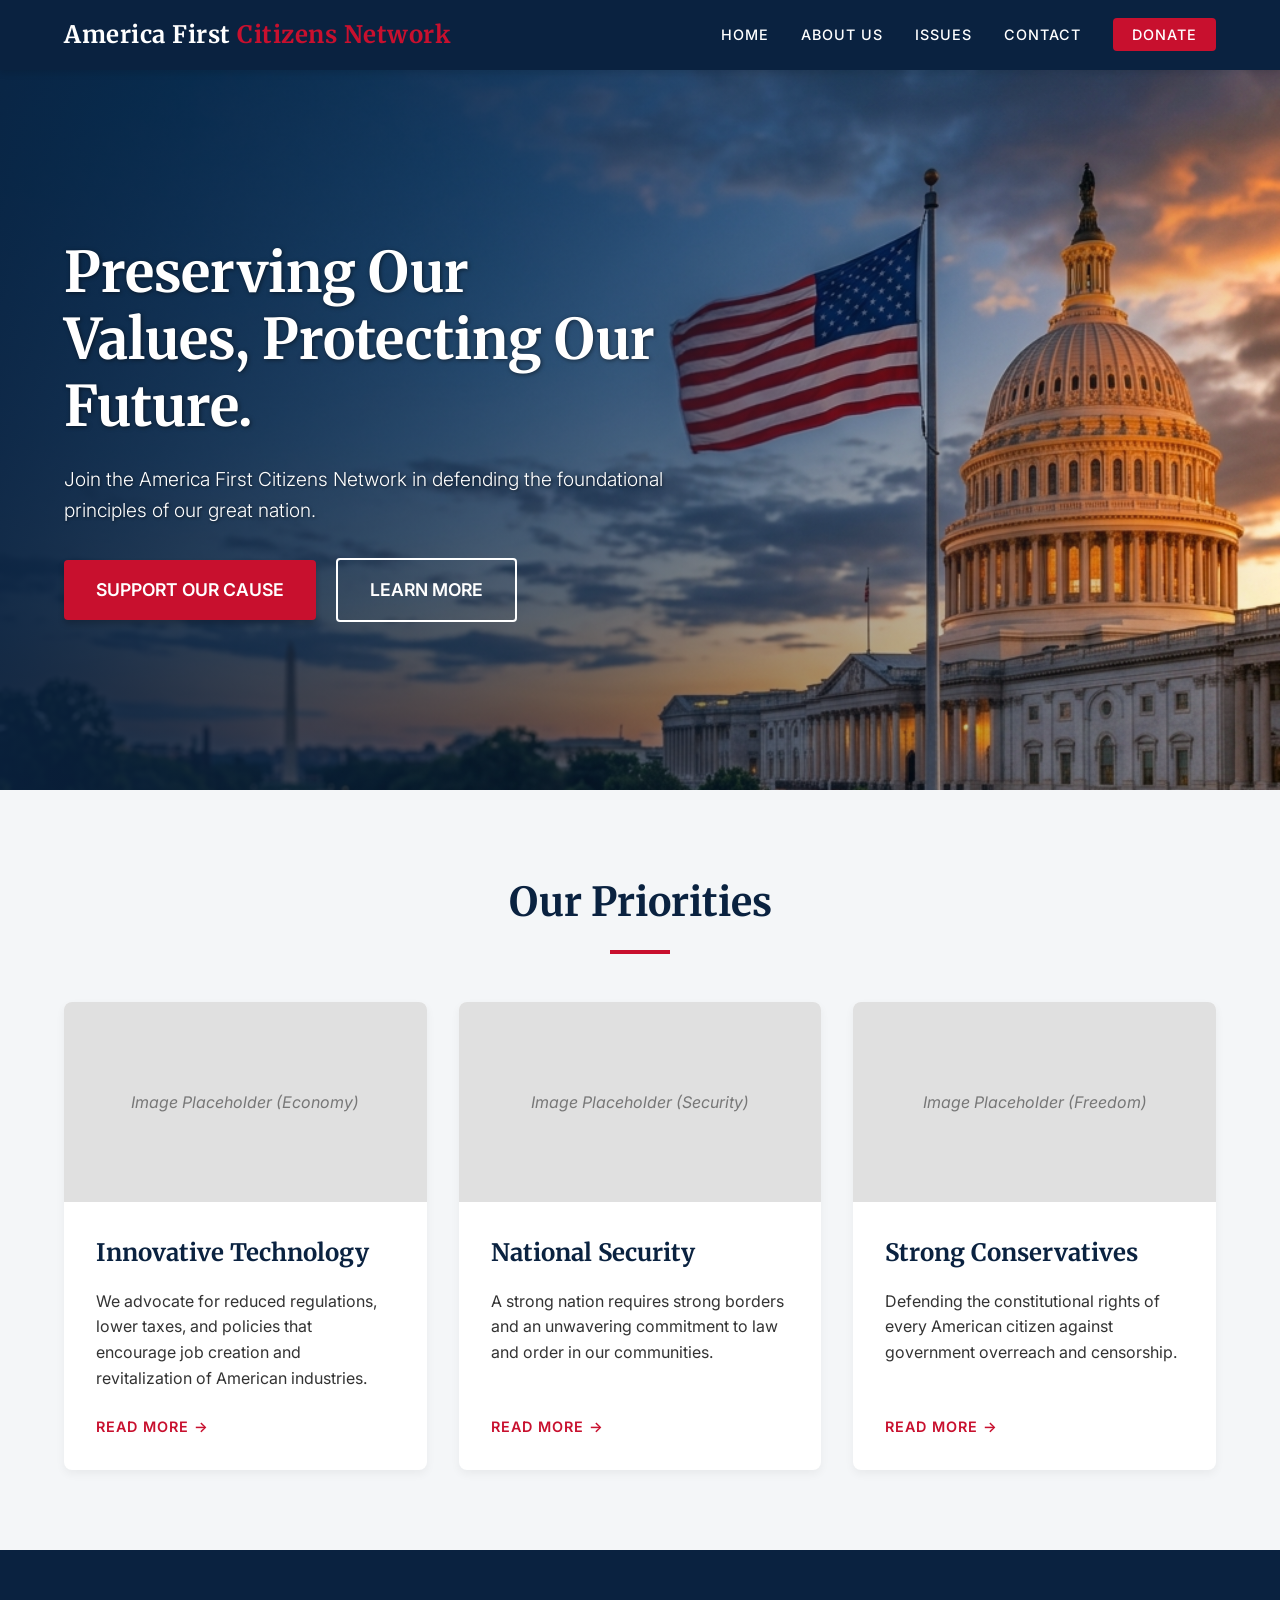
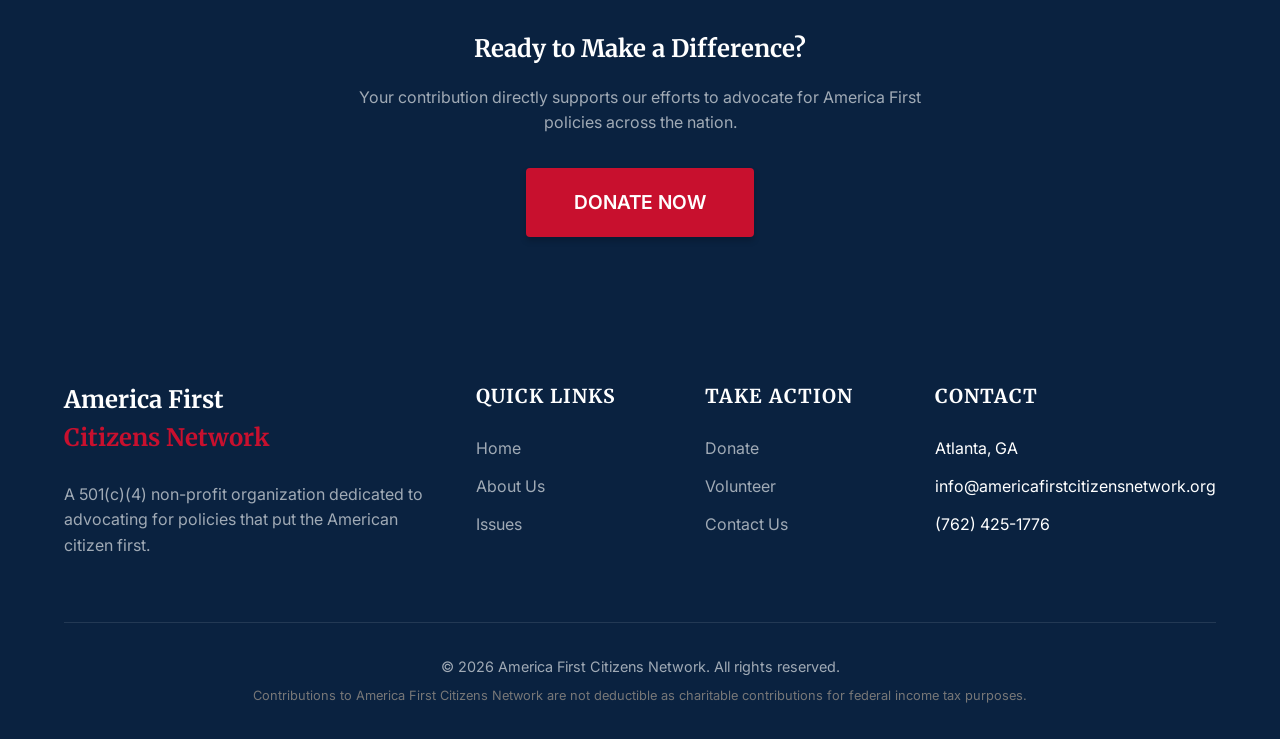
==== index.html @ 2aec0d01 "update contact info" ====
<!DOCTYPE html>
<html lang="en">
<head>
    <meta charset="UTF-8">
    <meta name="viewport" content="width=device-width, initial-scale=1.0">
    <meta name="description" content="America First Citizens Network - Defending our values, preserving our future.">
    <title>Home | America First Citizens Network</title>
    <!-- Google Fonts: Merriweather for Headings, Inter for Body -->
    <link rel="preconnect" href="https://fonts.googleapis.com">
    <link rel="preconnect" href="https://fonts.gstatic.com" crossorigin>
    <link href="https://fonts.googleapis.com/css2?family=Inter:wght@300;400;500;600;700&family=Merriweather:ital,wght@0,300;0,400;0,700;0,900;1,400&display=swap" rel="stylesheet">
    <!-- Main Stylesheet -->
    <link rel="stylesheet" href="styles.css">
</head>
<body>

    <!-- Navigation -->
    <nav class="navbar">
        <div class="nav-brand">
            <a href="index.html">America First <span class="red">Citizens Network</span></a>
        </div>
        <button class="mobile-menu-btn" aria-label="Toggle Navigation">&#9776;</button>
        <ul class="nav-links">
            <li><a href="index.html">Home</a></li>
            <li><a href="about.html">About Us</a></li>
            <li><a href="issues.html">Issues</a></li>
            <li><a href="contact.html">Contact</a></li>
            <li><a href="donate.html" class="donate-btn">Donate</a></li>
        </ul>
    </nav>

    <!-- Hero Section -->
    <header class="hero">
        <div class="hero-content">
            <h1>Preserving Our Values, Protecting Our Future.</h1>
            <p>Join the America First Citizens Network in defending the foundational principles of our great nation.</p>
            <div class="hero-actions">
                <a href="donate.html" class="btn-primary">Support Our Cause</a>
                <a href="issues.html" class="btn-secondary">Learn More</a>
            </div>
        </div>
    </header>

    <!-- Priority Section -->
    <section class="section">
        <h2 class="section-title">Our Priorities</h2>
        <div class="grid">
            <!-- Card 1 -->
            <div class="card">
                <div class="card-img-placeholder">Image Placeholder (Economy)</div>
                <div class="card-content">
                    <h3>Innovative Technology</h3>
                    <p>We advocate for reduced regulations, lower taxes, and policies that encourage job creation and revitalization of American industries.</p>
                    <a href="issues.html#technology" class="card-link">Read More</a>
                </div>
            </div>
            <!-- Card 2 -->
            <div class="card">
                <div class="card-img-placeholder">Image Placeholder (Security)</div>
                <div class="card-content">
                    <h3>National Security</h3>
                    <p>A strong nation requires strong borders and an unwavering commitment to law and order in our communities.</p>
                    <a href="issues.html#security" class="card-link">Read More</a>
                </div>
            </div>
            <!-- Card 3 -->
            <div class="card">
                <div class="card-img-placeholder">Image Placeholder (Freedom)</div>
                <div class="card-content">
                    <h3>Strong Conservatives</h3>
                    <p>Defending the constitutional rights of every American citizen against government overreach and censorship.</p>
                    <a href="issues.html#conservatives" class="card-link">Read More</a>
                </div>
            </div>
        </div>
    </section>

    <!-- Call to Action Section -->
    <section class="section section-dark" style="text-align: center;">
        <h2>Ready to Make a Difference?</h2>
        <p style="max-width: 600px; margin: 1rem auto 2rem; color: #a0aab5;">Your contribution directly supports our efforts to advocate for America First policies across the nation.</p>
        <a href="donate.html" class="btn-primary" style="font-size: 1.2rem; padding: 1.2rem 3rem;">Donate Now</a>
    </section>

    <!-- Footer -->
    <footer>
        <div class="footer-grid">
            <div class="footer-col" style="grid-column: span 1 / span 1;">
                <h4 style="font-family: var(--font-heading); text-transform: none; font-size: 1.5rem; letter-spacing: 0;">America First<br><span style="color: var(--af-red);">Citizens Network</span></h4>
                <p>A 501(c)(4) non-profit organization dedicated to advocating for policies that put the American citizen first.</p>
            </div>
            <div class="footer-col">
                <h4>Quick Links</h4>
                <ul class="footer-links">
                    <li><a href="index.html">Home</a></li>
                    <li><a href="about.html">About Us</a></li>
                    <li><a href="issues.html">Issues</a></li>
                </ul>
            </div>
            <div class="footer-col">
                <h4>Take Action</h4>
                <ul class="footer-links">
                    <li><a href="donate.html">Donate</a></li>
                    <li><a href="contact.html">Volunteer</a></li>
                    <li><a href="contact.html">Contact Us</a></li>
                </ul>
            </div>
            <div class="footer-col">
                <h4>Contact</h4>
                <ul class="footer-links">
                    <li>Atlanta, GA</li>
                    <li>info@americafirstcitizensnetwork.org</li>
                    <li>(762) 425-1776</li>
                </ul>
            </div>
        </div>
        <div class="footer-bottom">
            <p>&copy; 2026 America First Citizens Network. All rights reserved.</p>
            <p style="font-size: 0.8rem; margin-top: 0.5rem; color: #777;">Contributions to America First Citizens Network are not deductible as charitable contributions for federal income tax purposes.</p>
        </div>
    </footer>

    <!-- Scripts -->
    <script src="script.js"></script>
</body>
</html>
---- styles.css ----
:root {
  --af-navy: #0A2240;
  --af-red: #C8102E;
  --af-white: #FFFFFF;
  --af-light-gray: #f4f6f8;
  --af-dark-gray: #333333;
  --af-gold: #c39b32;
  --font-heading: 'Merriweather', serif;
  --font-body: 'Inter', sans-serif;
}

* {
  box-sizing: border-box;
  margin: 0;
  padding: 0;
}

body {
  font-family: var(--font-body);
  color: var(--af-dark-gray);
  background-color: var(--af-light-gray);
  line-height: 1.6;
}

h1,
h2,
h3,
h4,
h5,
h6 {
  font-family: var(--font-heading);
  color: var(--af-navy);
  margin-bottom: 1rem;
}

a {
  text-decoration: none;
  color: var(--af-navy);
  transition: color 0.2s ease-in-out;
}

a:hover {
  color: var(--af-red);
}

/* Navigation */
.navbar {
  background-color: var(--af-navy);
  padding: 1rem 5%;
  display: flex;
  justify-content: space-between;
  align-items: center;
  position: sticky;
  top: 0;
  z-index: 1000;
  box-shadow: 0 4px 6px rgba(0, 0, 0, 0.1);
}

.nav-brand a {
  color: var(--af-white);
  font-family: var(--font-heading);
  font-size: 1.5rem;
  font-weight: 700;
  letter-spacing: 0.5px;
}

.nav-brand span.red {
  color: var(--af-red);
}

.nav-links {
  display: flex;
  list-style: none;
  gap: 2rem;
}

.nav-links li a {
  color: var(--af-white);
  font-weight: 500;
  text-transform: uppercase;
  font-size: 0.9rem;
  letter-spacing: 1px;
}

.nav-links li a:hover {
  color: var(--af-red);
  text-decoration: underline;
  text-decoration-thickness: 2px;
  text-underline-offset: 4px;
}

.donate-btn {
  background-color: var(--af-red);
  color: var(--af-white) !important;
  padding: 0.5rem 1.2rem;
  border-radius: 4px;
  font-weight: 700;
  transition: background-color 0.2s;
}

.donate-btn:hover {
  background-color: #A00C22;
  text-decoration: none !important;
}

/* Mobile Nav Toggle */
.mobile-menu-btn {
  display: none;
  background: none;
  border: none;
  color: var(--af-white);
  font-size: 1.5rem;
  cursor: pointer;
}

/* Hero Section */
.hero {
  position: relative;
  height: 80vh;
  min-height: 500px;
  display: flex;
  align-items: center;
  justify-content: flex-start;
  padding: 0 5%;
  background-image: url('images/hero.png');
  background-size: cover;
  background-position: center;
}

/* Add a dark overlay so white text is readable */
.hero::before {
  content: '';
  position: absolute;
  top: 0;
  left: 0;
  right: 0;
  bottom: 0;
  background: linear-gradient(90deg, rgba(10, 34, 64, 0.9) 0%, rgba(10, 34, 64, 0.5) 50%, rgba(0, 0, 0, 0) 100%);
}

.hero-content {
  position: relative;
  z-index: 1;
  max-width: 600px;
  color: var(--af-white);
}

.hero-content h1 {
  color: var(--af-white);
  font-size: 3.5rem;
  line-height: 1.2;
  margin-bottom: 1.5rem;
  text-shadow: 1px 1px 4px rgba(0, 0, 0, 0.5);
}

.hero-content p {
  font-size: 1.2rem;
  margin-bottom: 2rem;
  font-weight: 300;
  text-shadow: 1px 1px 3px rgba(0, 0, 0, 0.5);
}

.btn-primary {
  display: inline-block;
  background-color: var(--af-red);
  color: var(--af-white);
  padding: 1rem 2rem;
  font-size: 1.1rem;
  font-weight: 600;
  text-transform: uppercase;
  border-radius: 4px;
  box-shadow: 0 4px 6px rgba(0, 0, 0, 0.2);
  transition: transform 0.2s, background-color 0.2s;
}

.btn-primary:hover {
  background-color: #A00C22;
  transform: translateY(-2px);
  color: var(--af-white);
}

.btn-secondary {
  display: inline-block;
  background-color: transparent;
  color: var(--af-white);
  padding: 1rem 2rem;
  font-size: 1.1rem;
  font-weight: 600;
  text-transform: uppercase;
  border: 2px solid var(--af-white);
  border-radius: 4px;
  margin-left: 1rem;
  transition: background-color 0.2s, color 0.2s;
}

.btn-secondary:hover {
  background-color: var(--af-white);
  color: var(--af-navy);
}

/* Sections General */
.section {
  padding: 5rem 5%;
}

.section-title {
  text-align: center;
  font-size: 2.5rem;
  margin-bottom: 3rem;
  position: relative;
}

.section-title::after {
  content: '';
  display: block;
  width: 60px;
  height: 4px;
  background-color: var(--af-red);
  margin: 1rem auto 0;
}

.section-dark {
  background-color: var(--af-navy);
  color: var(--af-white);
}

.section-dark h2 {
  color: var(--af-white);
}

/* Cards Grid */
.grid {
  display: grid;
  grid-template-columns: repeat(auto-fit, minmax(300px, 1fr));
  gap: 2rem;
}

.card {
  background-color: var(--af-white);
  border-radius: 8px;
  overflow: hidden;
  box-shadow: 0 4px 10px rgba(0, 0, 0, 0.05);
  transition: transform 0.3s ease, box-shadow 0.3s ease;
  height: 100%;
  display: flex;
  flex-direction: column;
}

.card:hover {
  transform: translateY(-5px);
  box-shadow: 0 10px 20px rgba(0, 0, 0, 0.1);
}

.card-img-placeholder {
  height: 200px;
  background-color: #e0e0e0;
  display: flex;
  align-items: center;
  justify-content: center;
  color: #777;
  font-style: italic;
}

.card-content {
  padding: 2rem;
  flex-grow: 1;
  display: flex;
  flex-direction: column;
}

.card-content h3 {
  font-size: 1.5rem;
  margin-bottom: 1rem;
}

.card-content p {
  margin-bottom: 1.5rem;
  flex-grow: 1;
}

.card-link {
  color: var(--af-red);
  font-weight: 600;
  text-transform: uppercase;
  font-size: 0.9rem;
  letter-spacing: 1px;
}

.card-link::after {
  content: ' \2192';
}

.card-link:hover {
  color: var(--af-navy);
}

/* Footer */
footer {
  background-color: var(--af-navy);
  color: var(--af-white);
  padding: 4rem 5% 2rem;
}

.footer-grid {
  display: grid;
  grid-template-columns: 2fr 1fr 1fr 1fr;
  gap: 3rem;
  margin-bottom: 3rem;
}

.footer-col h4 {
  color: var(--af-white);
  font-size: 1.2rem;
  margin-bottom: 1.5rem;
  text-transform: uppercase;
  letter-spacing: 1px;
}

.footer-col p {
  color: #a0aab5;
  margin-bottom: 1rem;
}

.footer-links {
  list-style: none;
}

.footer-links li {
  margin-bottom: 0.8rem;
}

.footer-links a {
  color: #a0aab5;
}

.footer-links a:hover {
  color: var(--af-white);
}

.footer-bottom {
  text-align: center;
  padding-top: 2rem;
  border-top: 1px solid rgba(255, 255, 255, 0.1);
  color: #a0aab5;
  font-size: 0.9rem;
}

/* Utility Forms */
.form-group {
  margin-bottom: 1.5rem;
}

.form-control {
  width: 100%;
  padding: 1rem;
  border: 1px solid #ccc;
  border-radius: 4px;
  font-family: var(--font-body);
  font-size: 1rem;
}

.form-control:focus {
  outline: none;
  border-color: var(--af-navy);
  box-shadow: 0 0 0 2px rgba(10, 34, 64, 0.2);
}

/* Responsive */
@media (max-width: 900px) {
  .hero-content h1 {
    font-size: 2.5rem;
  }
}

@media (max-width: 768px) {
  .nav-links {
    display: none;
    flex-direction: column;
    position: absolute;
    top: 100%;
    left: 0;
    width: 100%;
    background-color: var(--af-navy);
    padding: 1rem 5%;
    gap: 1rem;
  }

  .nav-links.active {
    display: flex;
  }

  .mobile-menu-btn {
    display: block;
  }

  .footer-grid {
    grid-template-columns: 1fr;
    gap: 2rem;
  }

  .hero::before {
    background: linear-gradient(180deg, rgba(10, 34, 64, 0.8) 0%, rgba(10, 34, 64, 0.6) 100%);
  }

  .hero-content {
    text-align: center;
  }

  .btn-secondary {
    margin-left: 0;
    margin-top: 1rem;
  }
}
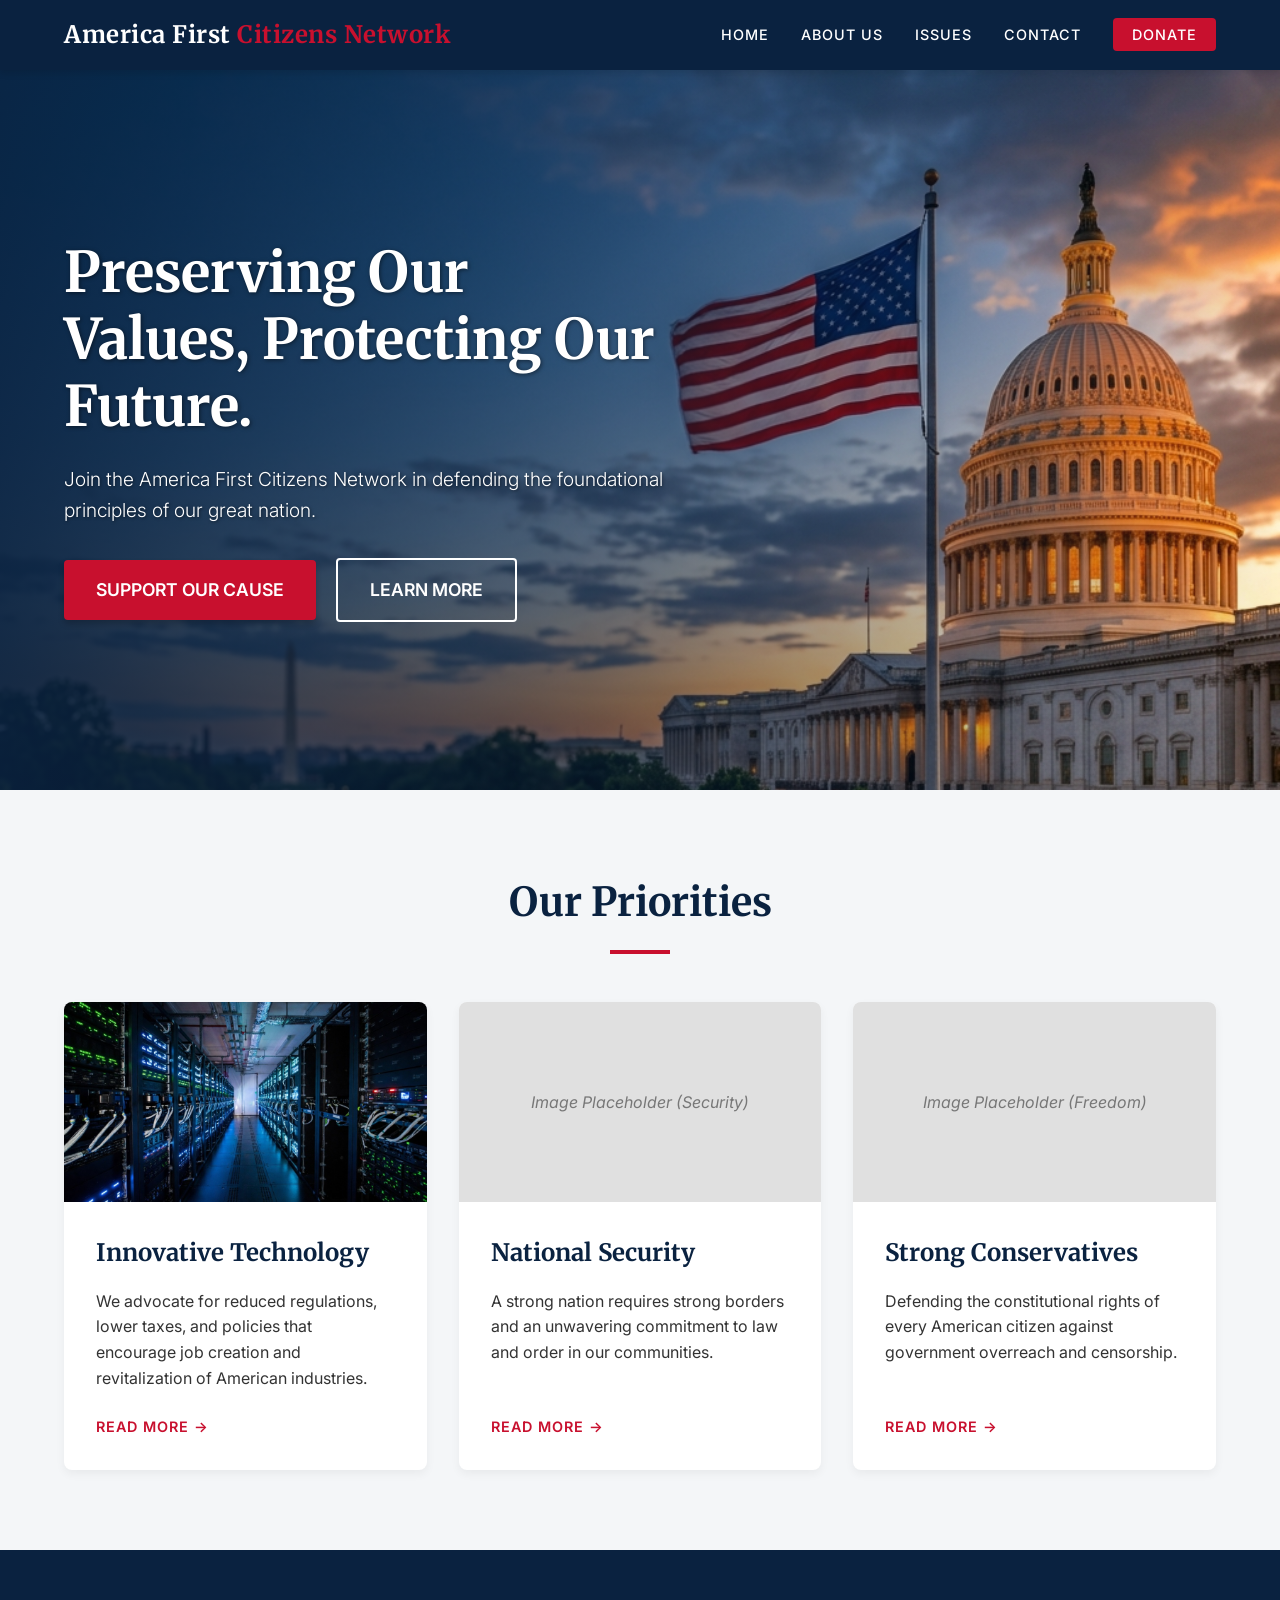
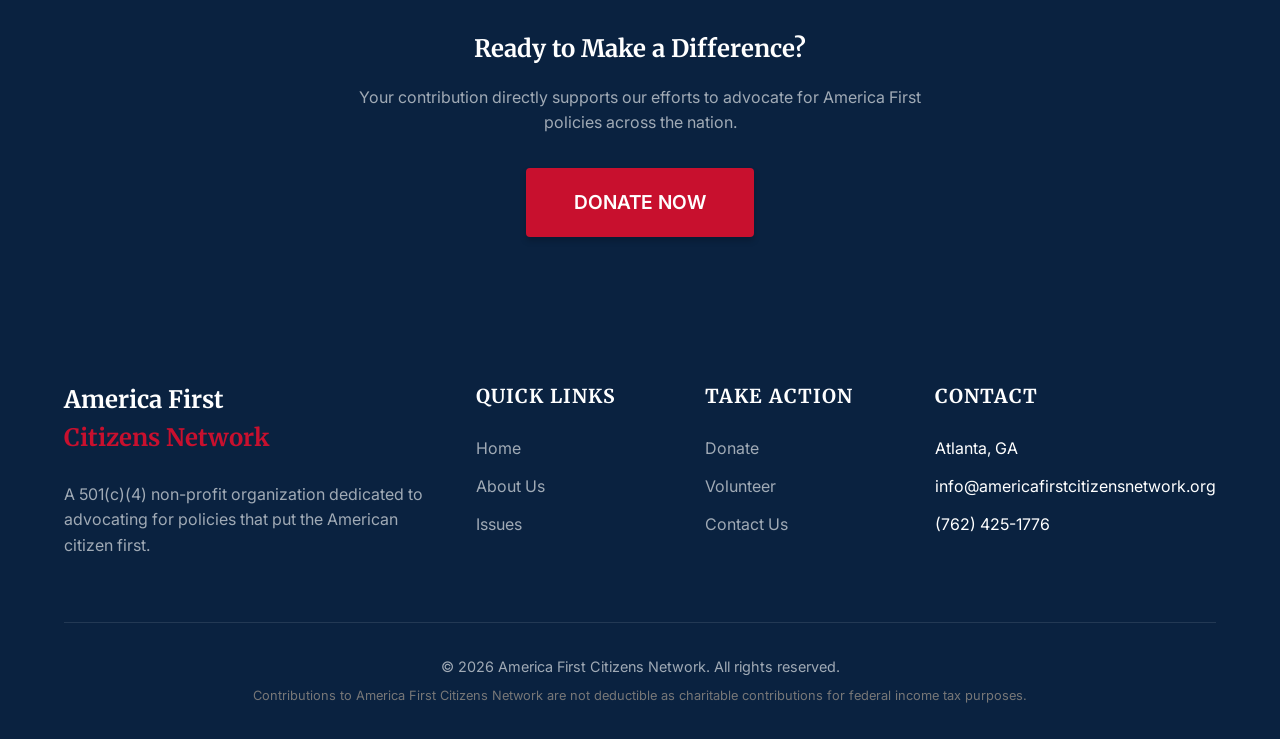
==== commit ff37304d: "tech image" ====
--- a/index.html
+++ b/index.html
@@ -47,7 +47,7 @@
         <div class="grid">
             <!-- Card 1 -->
             <div class="card">
-                <div class="card-img-placeholder">Image Placeholder (Economy)</div>
+                <img src="images/technology.jpg" alt="Innovative Technology" class="card-img">
                 <div class="card-content">
                     <h3>Innovative Technology</h3>
                     <p>We advocate for reduced regulations, lower taxes, and policies that encourage job creation and revitalization of American industries.</p>
--- a/styles.css
+++ b/styles.css
@@ -259,6 +259,13 @@
   justify-content: center;
   color: #777;
   font-style: italic;
+}
+
+.card-img {
+  width: 100%;
+  height: 200px;
+  object-fit: cover;
+  display: block;
 }
 
 .card-content {
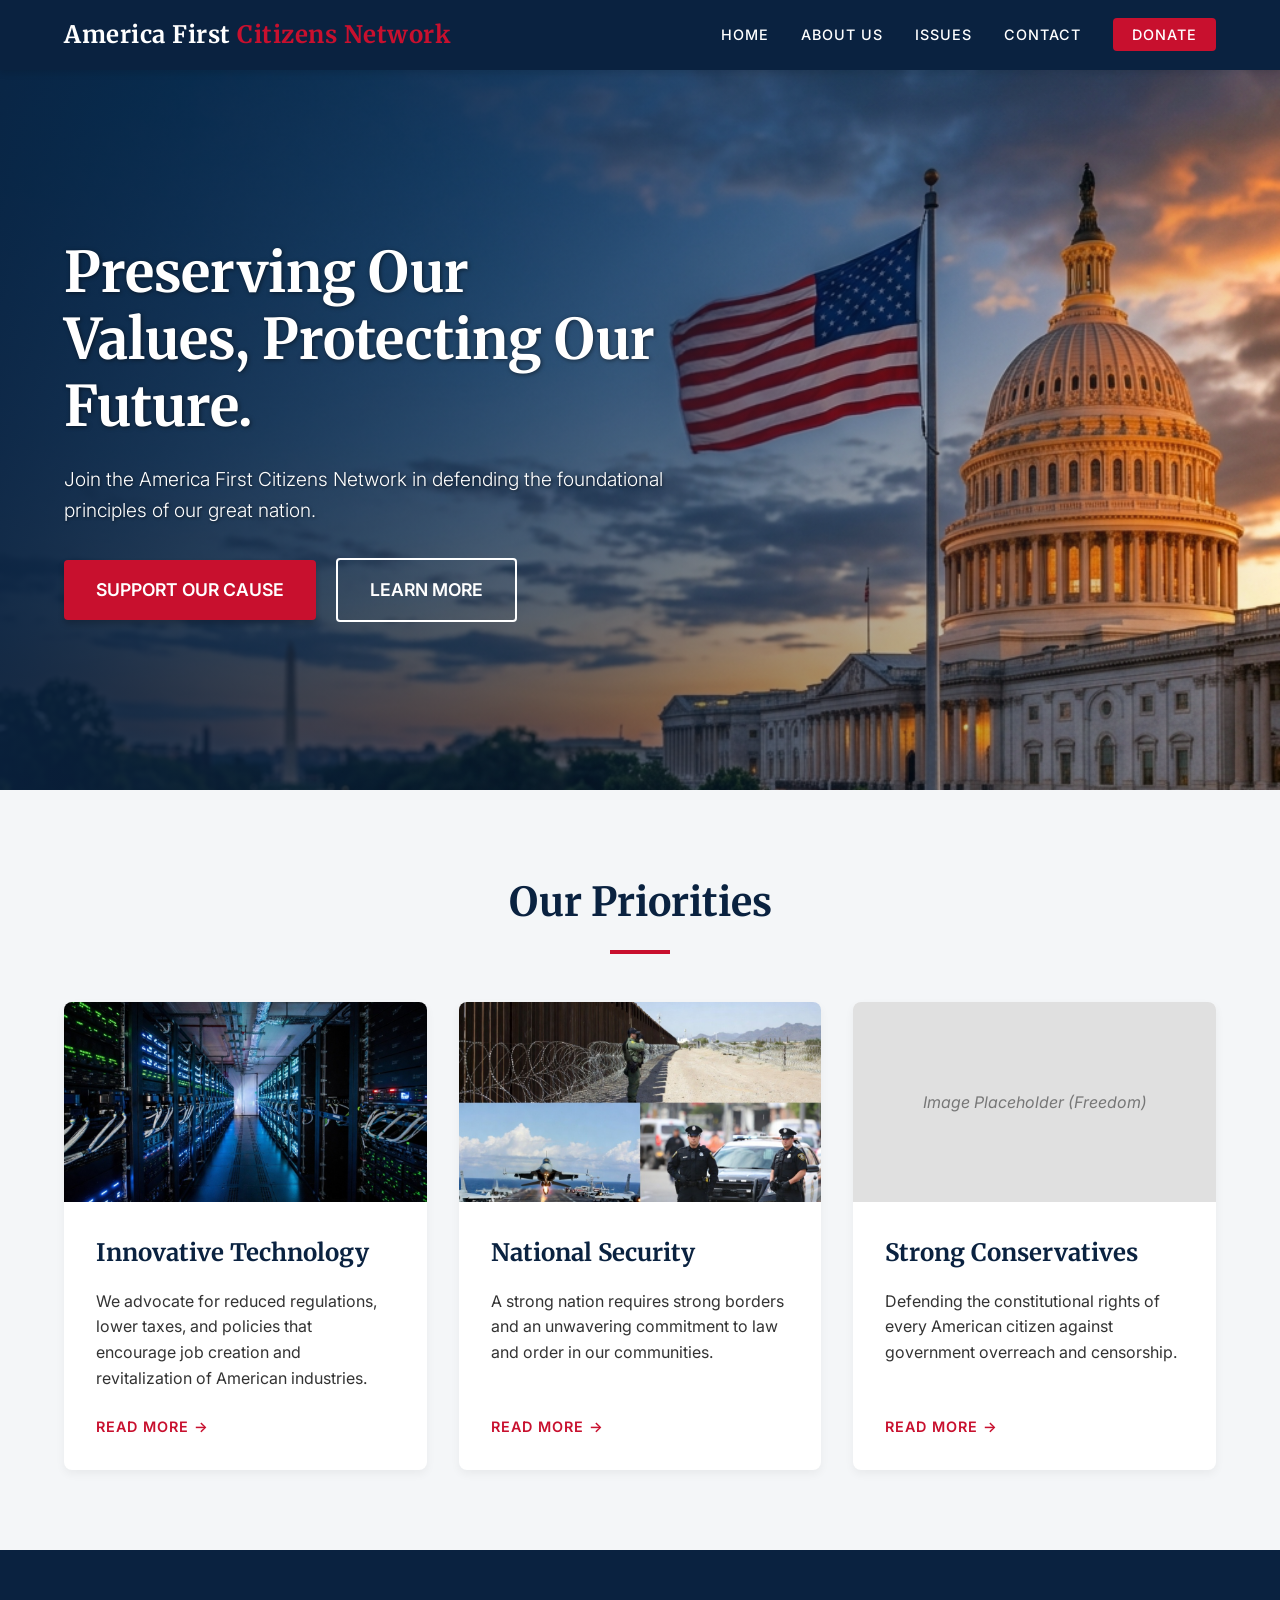
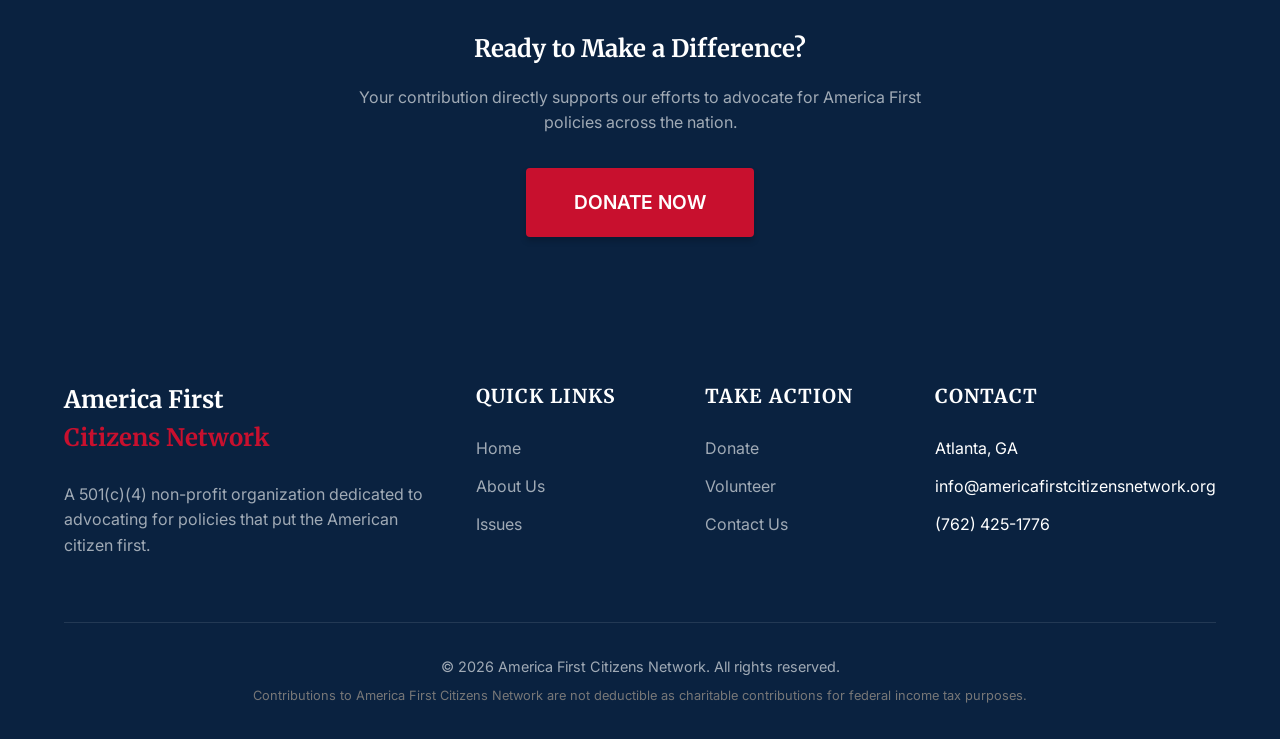
==== commit f9b7b8e6: "feat: add security image to index and include donation appeal text on donate page" ====
--- a/index.html
+++ b/index.html
@@ -56,7 +56,7 @@
             </div>
             <!-- Card 2 -->
             <div class="card">
-                <div class="card-img-placeholder">Image Placeholder (Security)</div>
+                <img src="images/security.jpg" alt="National Security" class="card-img">
                 <div class="card-content">
                     <h3>National Security</h3>
                     <p>A strong nation requires strong borders and an unwavering commitment to law and order in our communities.</p>
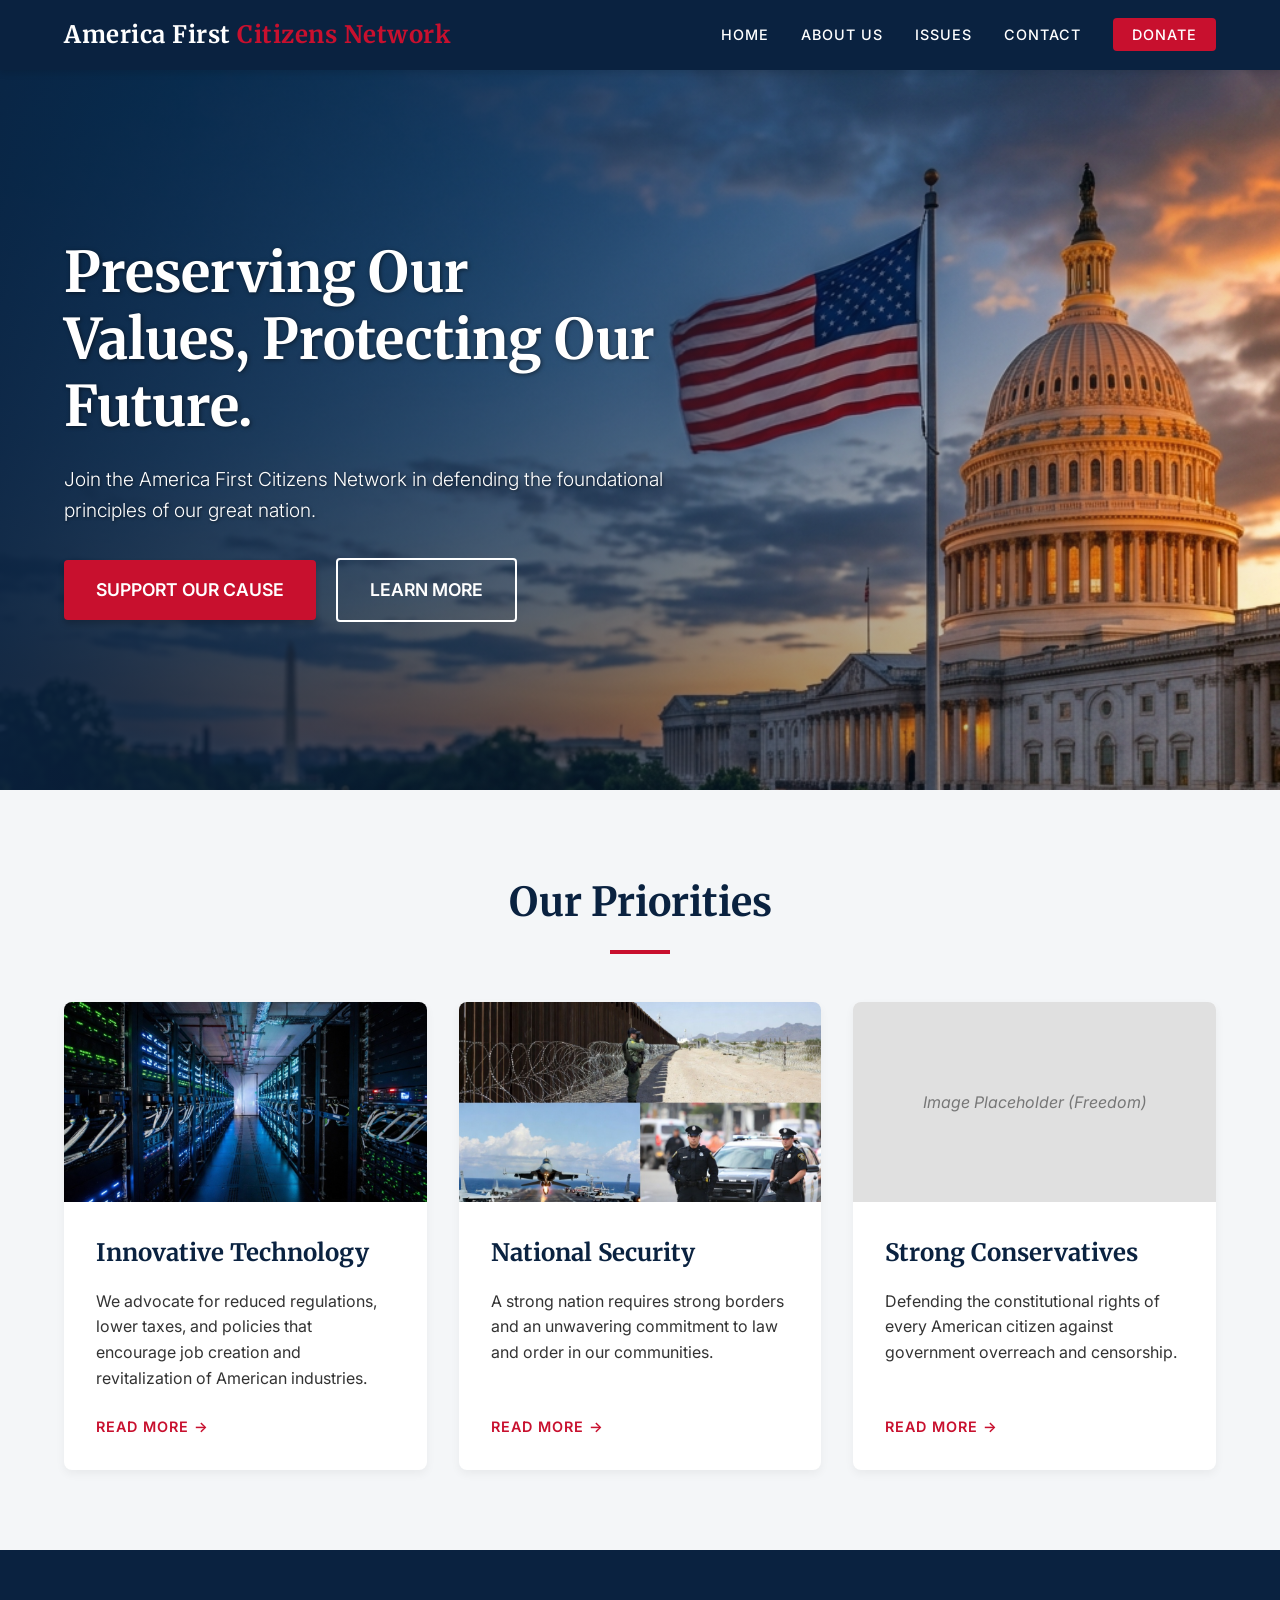
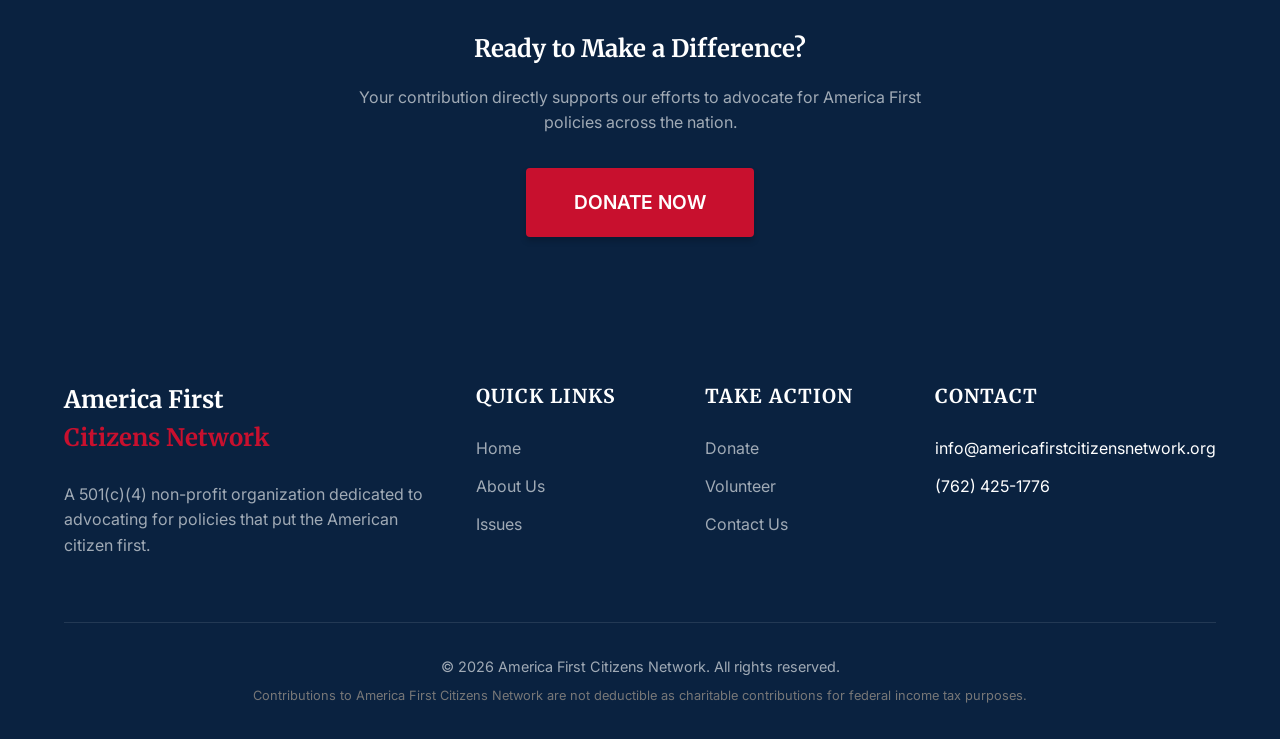
==== commit 219a4da9: "refactor: remove physical address details from footer and contact page" ====
--- a/index.html
+++ b/index.html
@@ -108,7 +108,6 @@
             <div class="footer-col">
                 <h4>Contact</h4>
                 <ul class="footer-links">
-                    <li>Atlanta, GA</li>
                     <li>info@americafirstcitizensnetwork.org</li>
                     <li>(762) 425-1776</li>
                 </ul>
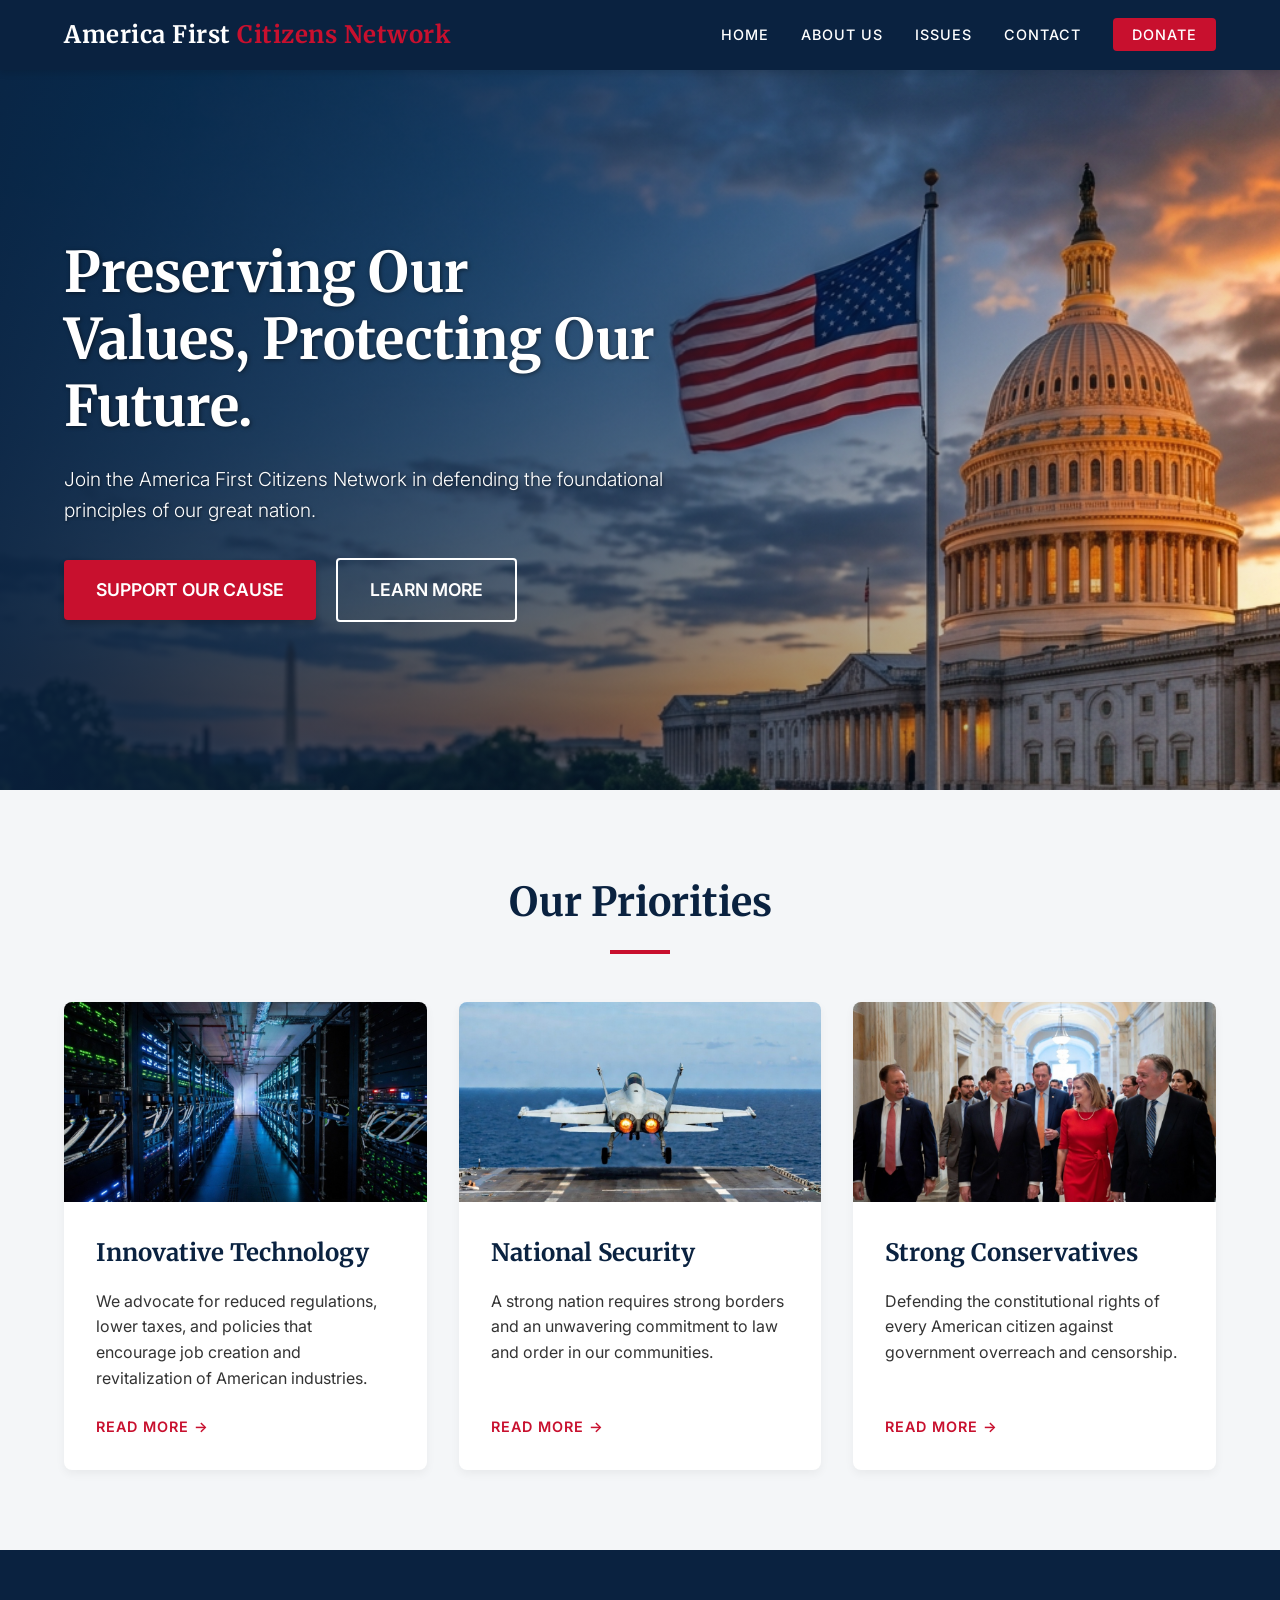
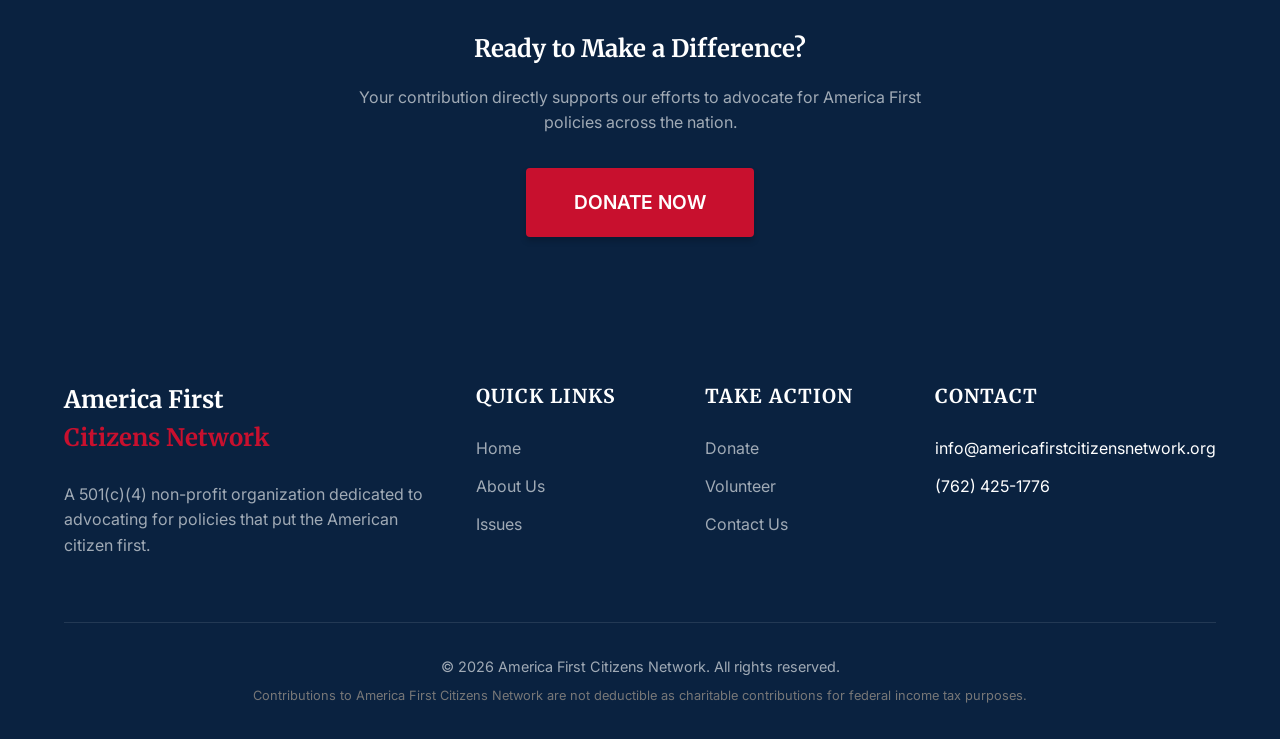
==== commit 417e629b: "feat: update security image and replace placeholder with conservatives graphic in index card" ====
--- a/index.html
+++ b/index.html
@@ -65,7 +65,7 @@
             </div>
             <!-- Card 3 -->
             <div class="card">
-                <div class="card-img-placeholder">Image Placeholder (Freedom)</div>
+                <img src="images/conservatives.jpg" alt="Strong Conservatives" class="card-img">
                 <div class="card-content">
                     <h3>Strong Conservatives</h3>
                     <p>Defending the constitutional rights of every American citizen against government overreach and censorship.</p>
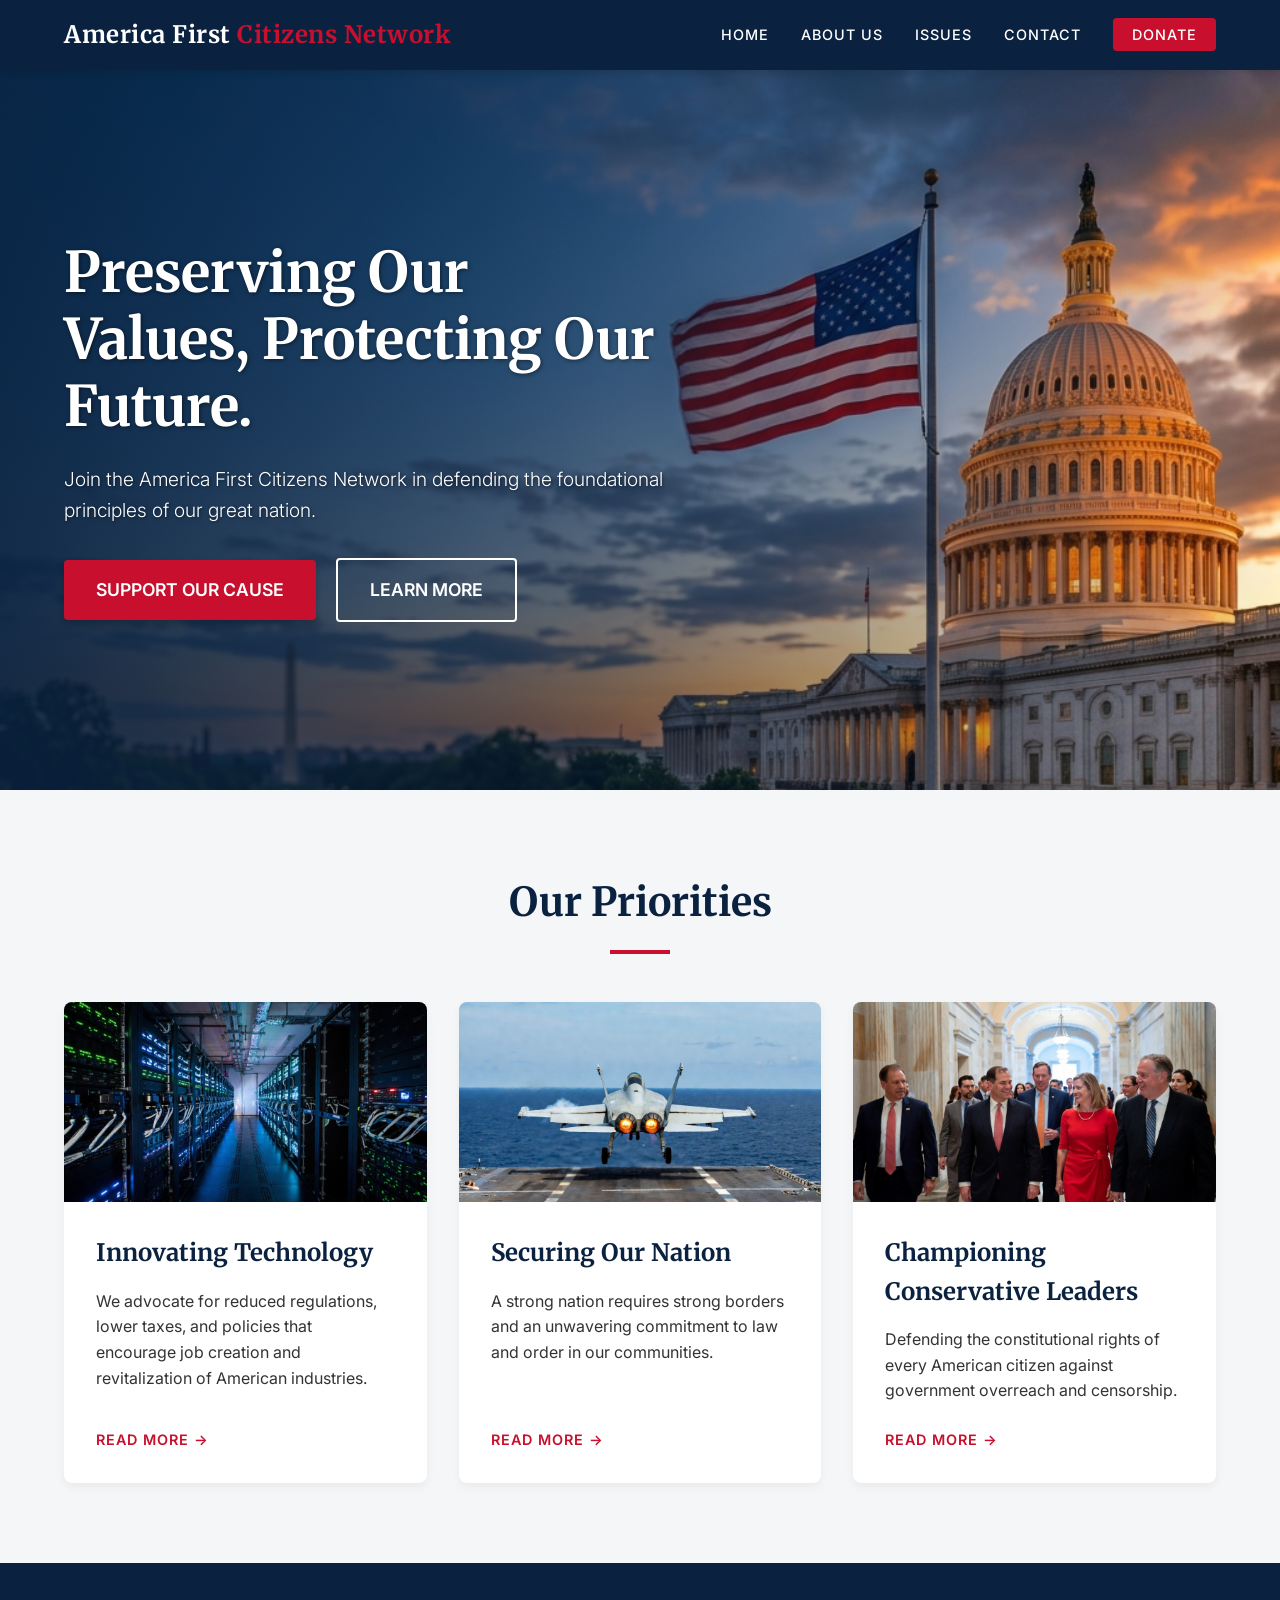
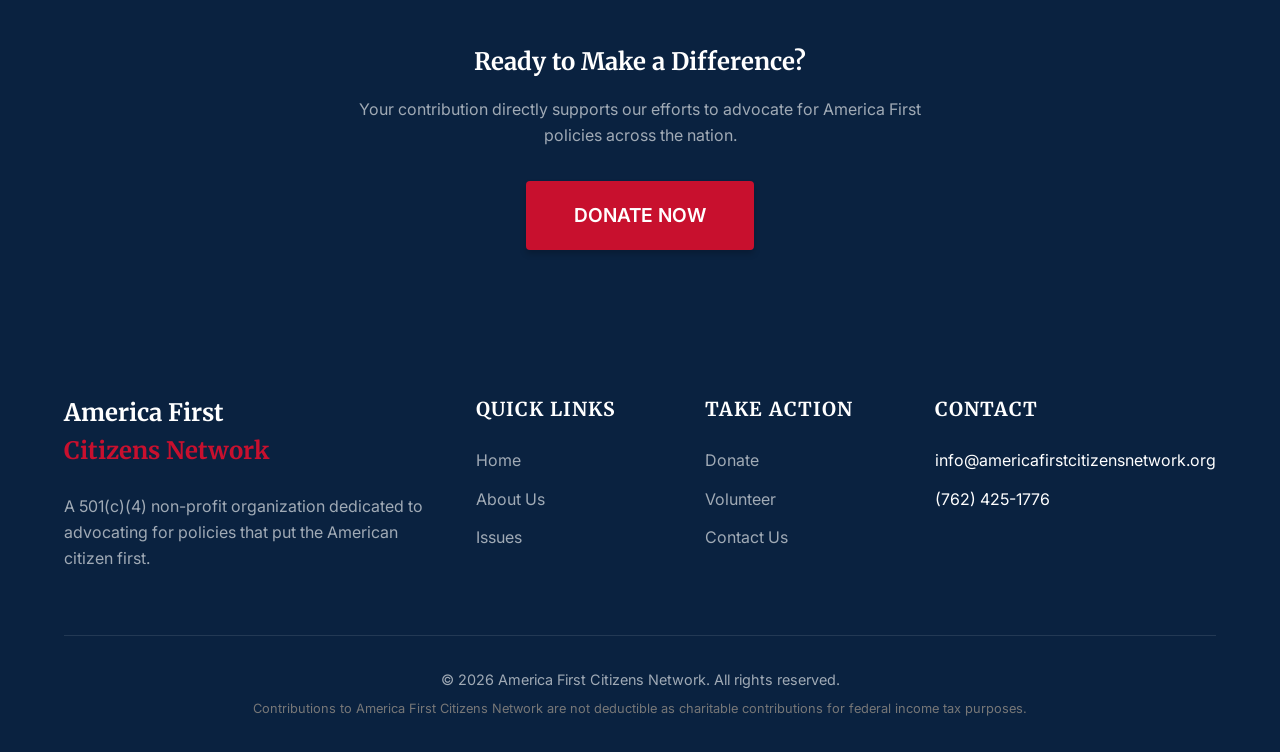
==== commit 6ba82ad7: "refactor: update issue section titles and navigation labels for improved clarity" ====
--- a/index.html
+++ b/index.html
@@ -47,27 +47,27 @@
         <div class="grid">
             <!-- Card 1 -->
             <div class="card">
-                <img src="images/technology.jpg" alt="Innovative Technology" class="card-img">
+                <img src="images/technology.jpg" alt="Innovating Technology" class="card-img">
                 <div class="card-content">
-                    <h3>Innovative Technology</h3>
+                    <h3>Innovating Technology</h3>
                     <p>We advocate for reduced regulations, lower taxes, and policies that encourage job creation and revitalization of American industries.</p>
                     <a href="issues.html#technology" class="card-link">Read More</a>
                 </div>
             </div>
             <!-- Card 2 -->
             <div class="card">
-                <img src="images/security.jpg" alt="National Security" class="card-img">
+                <img src="images/security.jpg" alt="Securing Our Nation" class="card-img">
                 <div class="card-content">
-                    <h3>National Security</h3>
+                    <h3>Securing Our Nation</h3>
                     <p>A strong nation requires strong borders and an unwavering commitment to law and order in our communities.</p>
                     <a href="issues.html#security" class="card-link">Read More</a>
                 </div>
             </div>
             <!-- Card 3 -->
             <div class="card">
-                <img src="images/conservatives.jpg" alt="Strong Conservatives" class="card-img">
+                <img src="images/conservatives.jpg" alt="Championing Conservative Leaders" class="card-img">
                 <div class="card-content">
-                    <h3>Strong Conservatives</h3>
+                    <h3>Championing Conservative Leaders</h3>
                     <p>Defending the constitutional rights of every American citizen against government overreach and censorship.</p>
                     <a href="issues.html#conservatives" class="card-link">Read More</a>
                 </div>
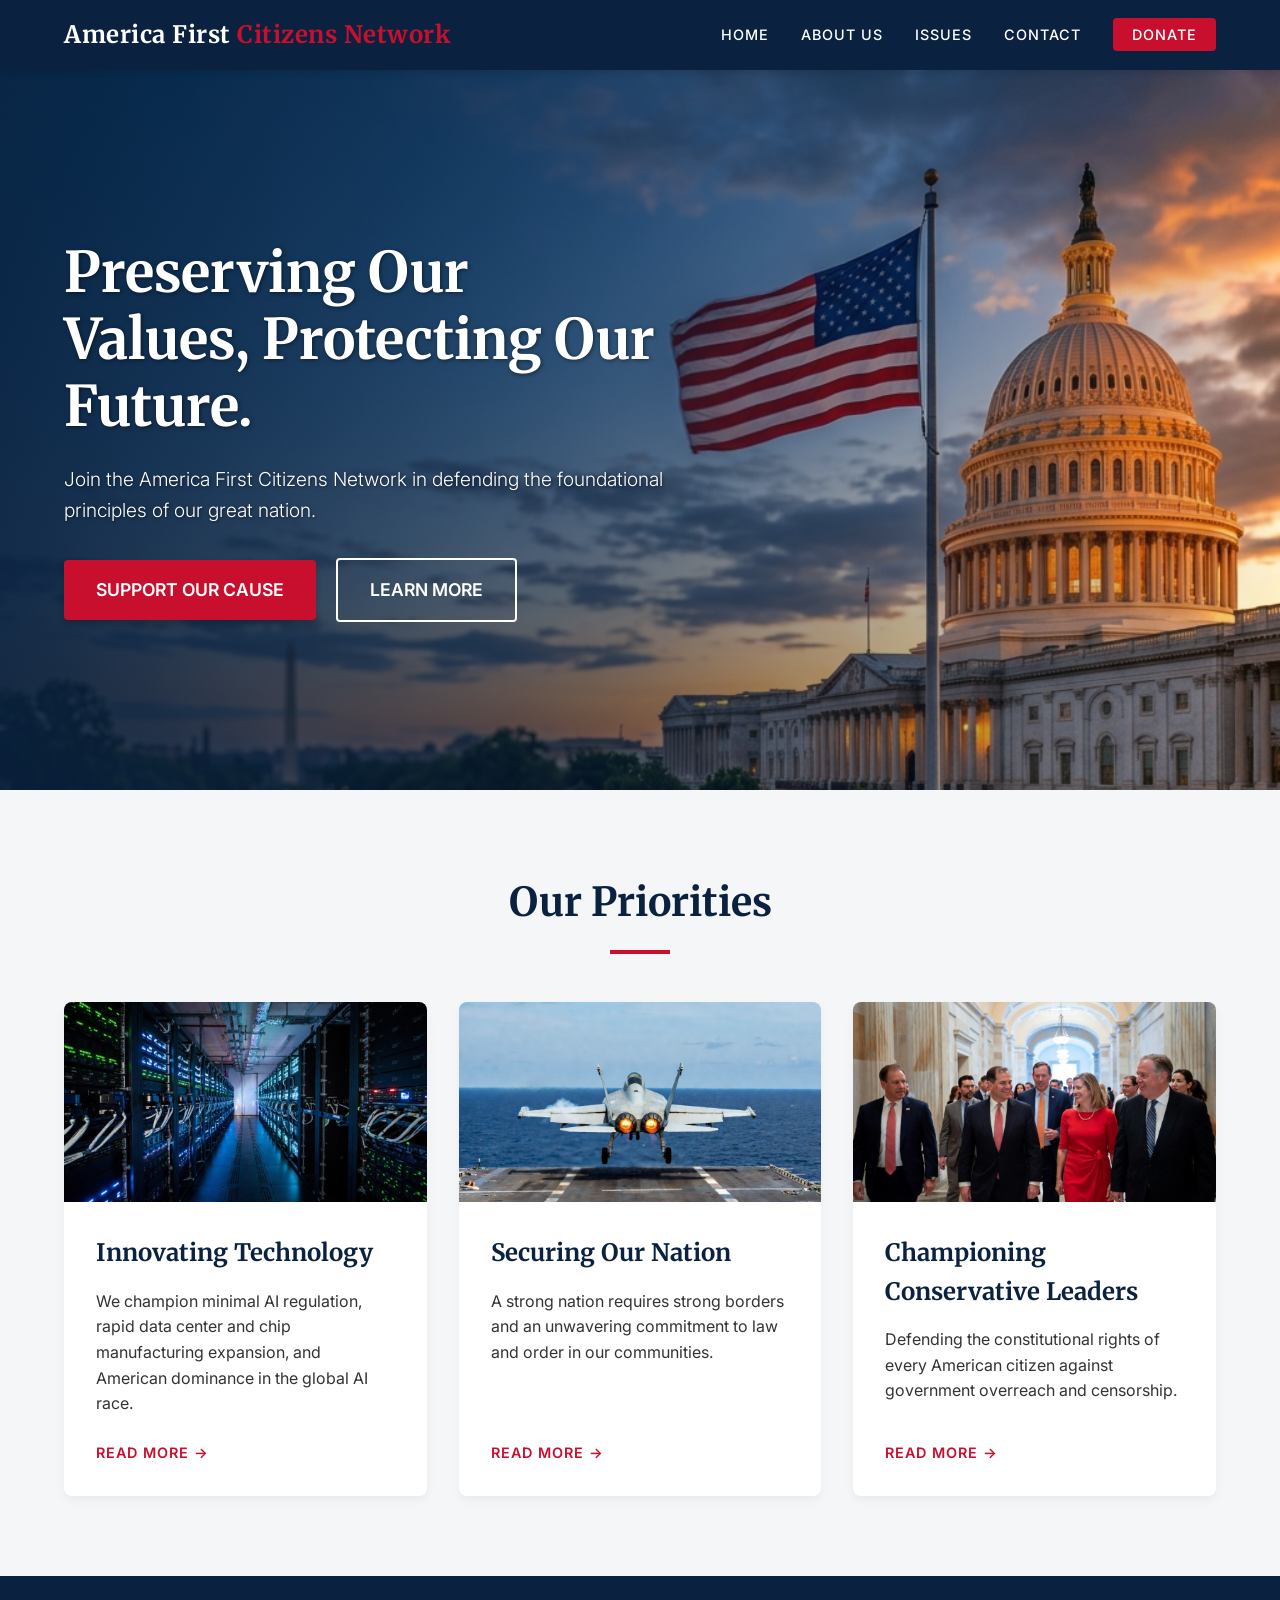
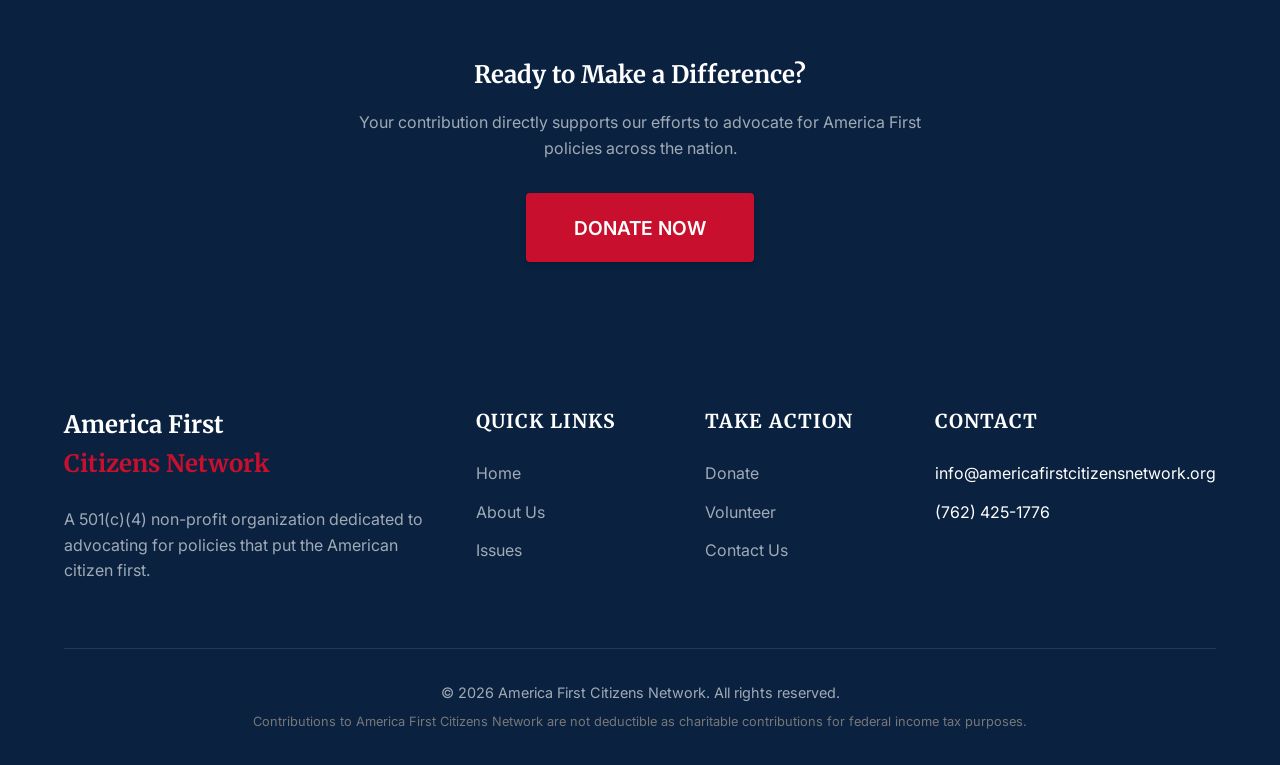
==== commit 3cead997: "feat: update technology section to emphasize AI expansion and American dominance" ====
--- a/index.html
+++ b/index.html
@@ -50,7 +50,7 @@
                 <img src="images/technology.jpg" alt="Innovating Technology" class="card-img">
                 <div class="card-content">
                     <h3>Innovating Technology</h3>
-                    <p>We advocate for reduced regulations, lower taxes, and policies that encourage job creation and revitalization of American industries.</p>
+                    <p>We champion minimal AI regulation, rapid data center and chip manufacturing expansion, and American dominance in the global AI race.</p>
                     <a href="issues.html#technology" class="card-link">Read More</a>
                 </div>
             </div>
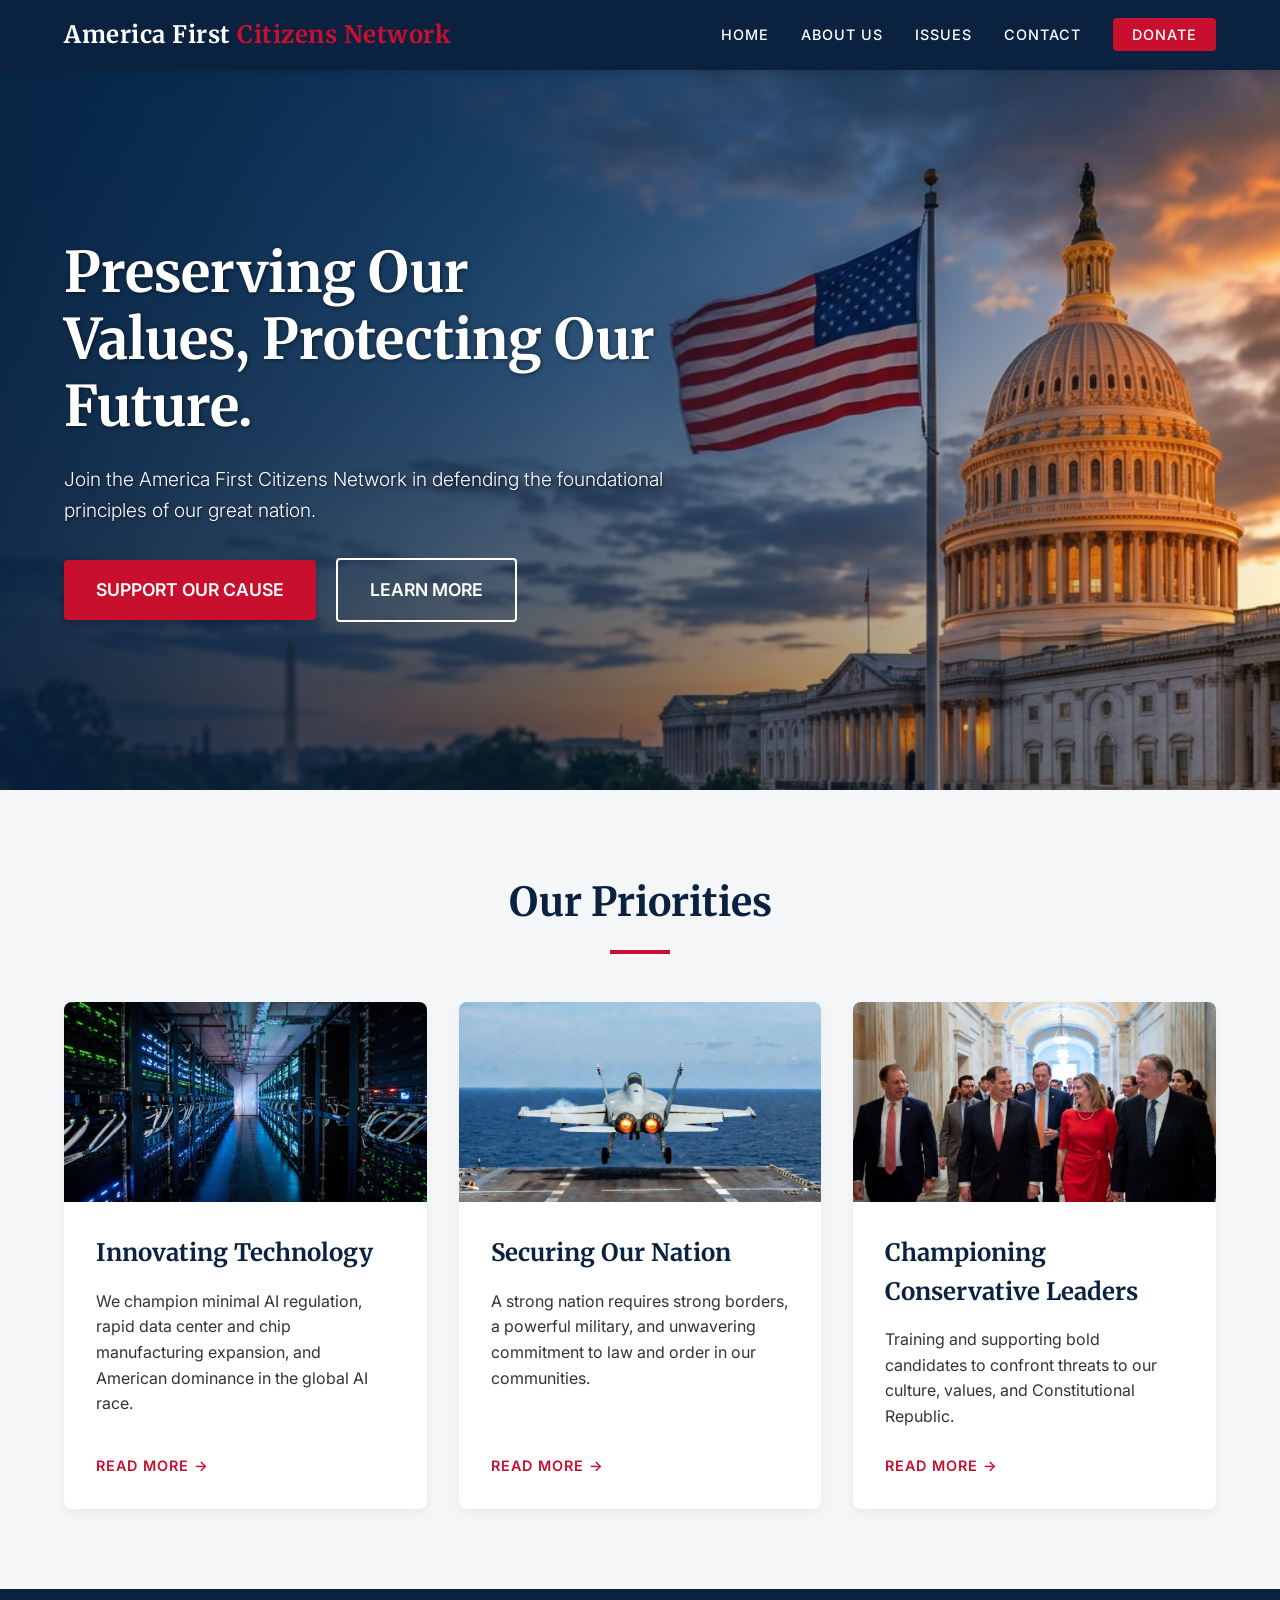
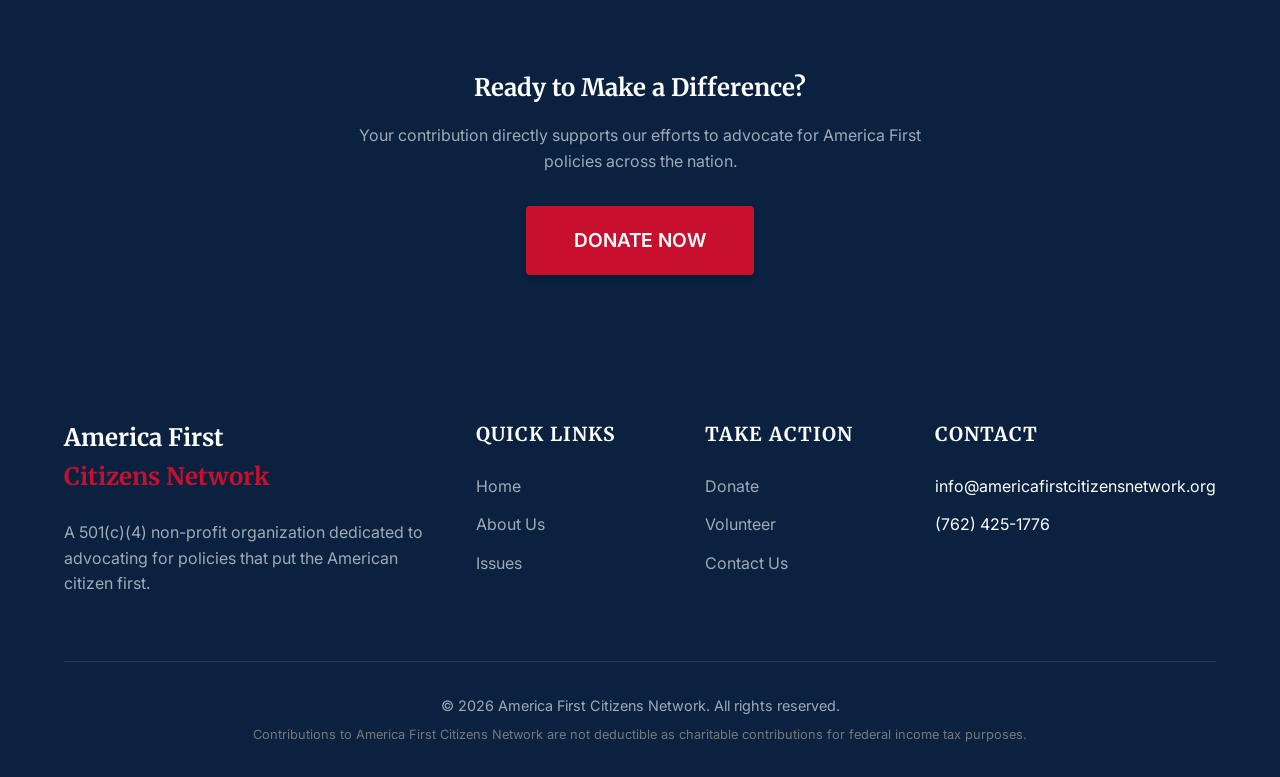
==== commit 9e6bc319: "feat: update security and conservative leadership descriptions on index page" ====
--- a/index.html
+++ b/index.html
@@ -59,7 +59,7 @@
                 <img src="images/security.jpg" alt="Securing Our Nation" class="card-img">
                 <div class="card-content">
                     <h3>Securing Our Nation</h3>
-                    <p>A strong nation requires strong borders and an unwavering commitment to law and order in our communities.</p>
+                    <p>A strong nation requires strong borders, a powerful military, and unwavering commitment to law and order in our communities.</p>
                     <a href="issues.html#security" class="card-link">Read More</a>
                 </div>
             </div>
@@ -68,7 +68,7 @@
                 <img src="images/conservatives.jpg" alt="Championing Conservative Leaders" class="card-img">
                 <div class="card-content">
                     <h3>Championing Conservative Leaders</h3>
-                    <p>Defending the constitutional rights of every American citizen against government overreach and censorship.</p>
+                    <p>Training and supporting bold candidates to confront threats to our culture, values, and Constitutional Republic.</p>
                     <a href="issues.html#conservatives" class="card-link">Read More</a>
                 </div>
             </div>
